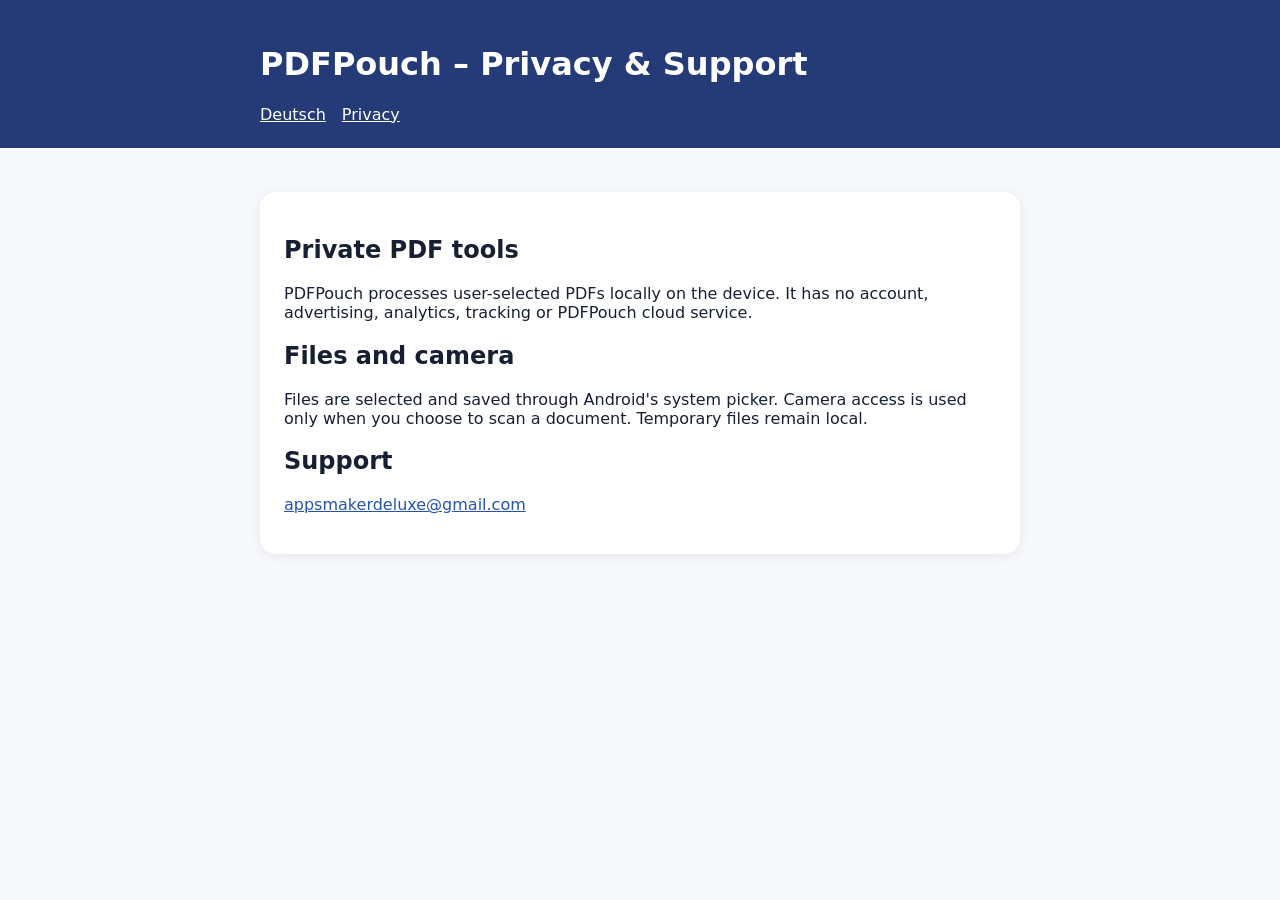
==== en/index.html @ 7e354220 "docs: publish PDFPouch privacy and support site" ====
<!doctype html><html lang="en"><head><meta charset="utf-8"><meta name="viewport" content="width=device-width,initial-scale=1"><title>PDFPouch – Privacy & Support</title><link rel="stylesheet" href="../assets/site.css"></head><body><header><div class="wrap"><h1>PDFPouch – Privacy & Support</h1><nav><a href="../">Deutsch</a><a href="../privacy/">Privacy</a></nav></div></header><main class="wrap"><section class="card"><h2>Private PDF tools</h2><p>PDFPouch processes user-selected PDFs locally on the device. It has no account, advertising, analytics, tracking or PDFPouch cloud service.</p><h2>Files and camera</h2><p>Files are selected and saved through Android's system picker. Camera access is used only when you choose to scan a document. Temporary files remain local.</p><h2>Support</h2><p><a href="mailto:appsmakerdeluxe@gmail.com">appsmakerdeluxe@gmail.com</a></p></section></main></body></html>
---- assets/site.css ----
:root{font-family:system-ui,sans-serif;color:#172033;background:#f7f8fc}body{margin:0}.wrap{max-width:760px;margin:auto;padding:24px}header{background:#243b78;color:white}a{color:#2455ad}.card{background:white;border-radius:16px;padding:24px;margin:20px 0;box-shadow:0 2px 12px #0001}nav a{color:white;margin-right:16px}.tag{color:#596779}
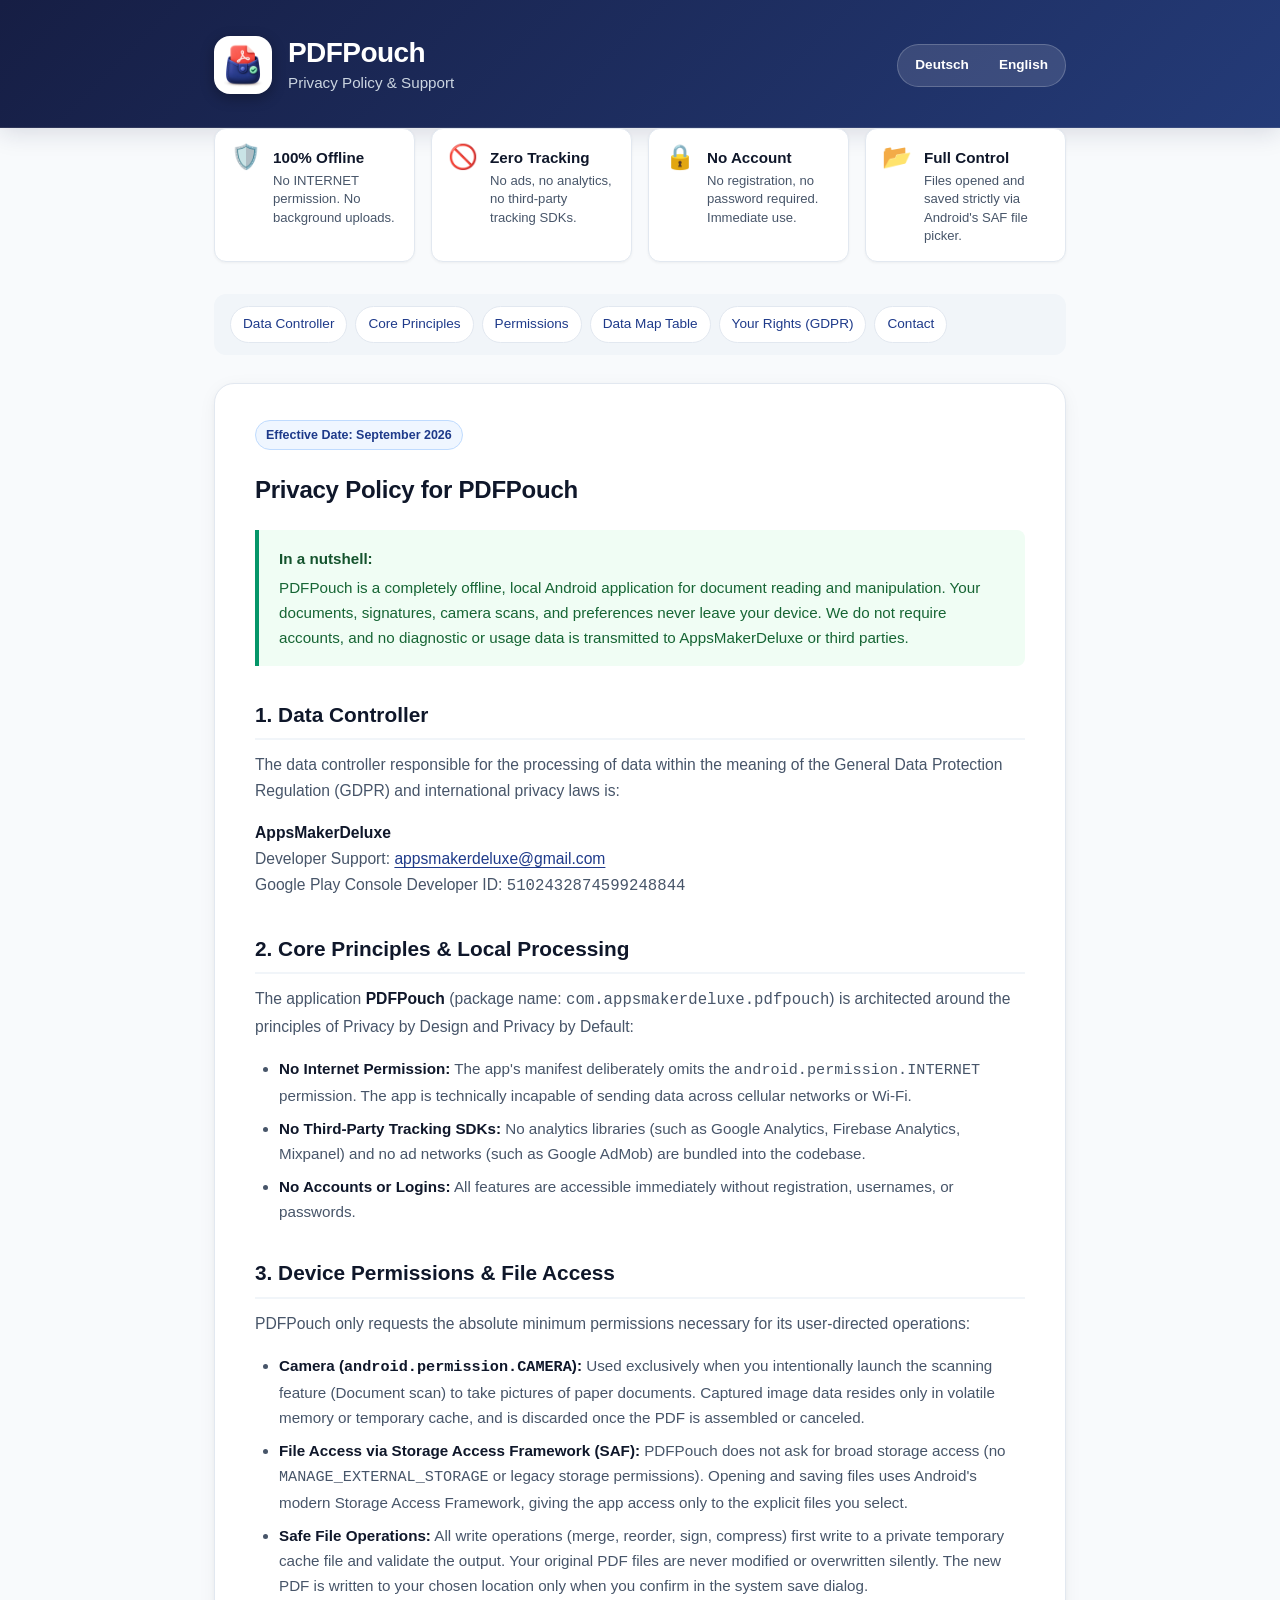
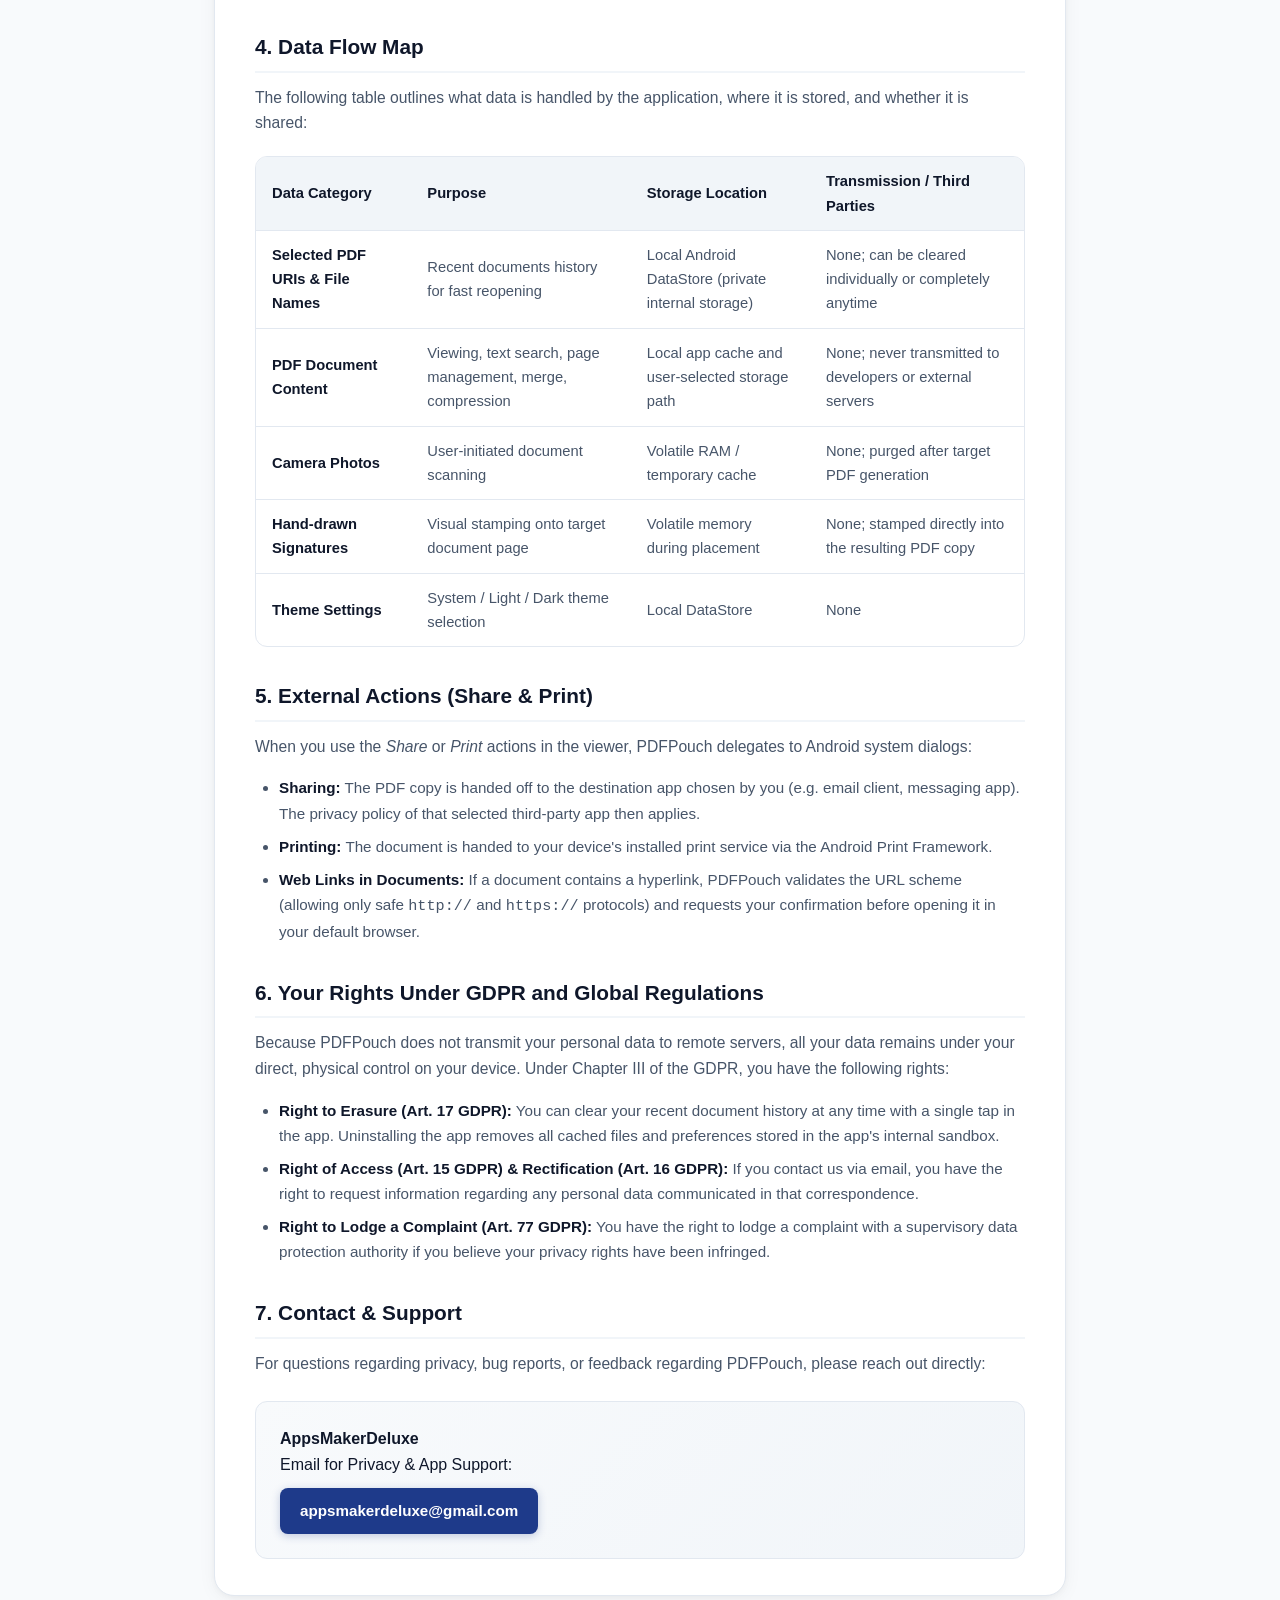
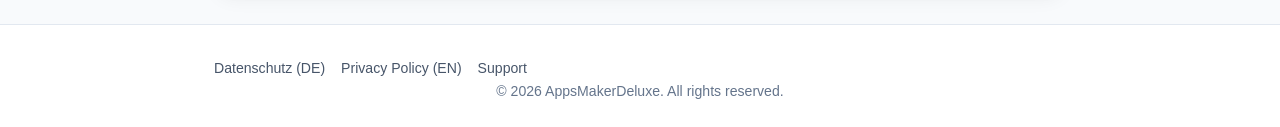
==== commit ca906f34: "feat: complete professional privacy policy overhaul with bilingual support and direct root presentat" ====
--- a/en/index.html
+++ b/en/index.html
@@ -1 +1,212 @@
-<!doctype html><html lang="en"><head><meta charset="utf-8"><meta name="viewport" content="width=device-width,initial-scale=1"><title>PDFPouch – Privacy & Support</title><link rel="stylesheet" href="../assets/site.css"></head><body><header><div class="wrap"><h1>PDFPouch – Privacy & Support</h1><nav><a href="../">Deutsch</a><a href="../privacy/">Privacy</a></nav></div></header><main class="wrap"><section class="card"><h2>Private PDF tools</h2><p>PDFPouch processes user-selected PDFs locally on the device. It has no account, advertising, analytics, tracking or PDFPouch cloud service.</p><h2>Files and camera</h2><p>Files are selected and saved through Android's system picker. Camera access is used only when you choose to scan a document. Temporary files remain local.</p><h2>Support</h2><p><a href="mailto:appsmakerdeluxe@gmail.com">appsmakerdeluxe@gmail.com</a></p></section></main></body></html>
+﻿<!doctype html>
+<html lang=en>
+<head>
+  <meta charset=utf-8>
+  <meta name=viewport content=width=device-width, initial-scale=1>
+  <title>PDFPouch – Privacy Policy &amp; Support</title>
+  <meta name=description content=Official Privacy Policy and support details for the Android app PDFPouch by AppsMakerDeluxe. 100% local, offline, and ad-free.>
+  <link rel=stylesheet href=../assets/site.css>
+  <link rel=icon type=image/png href=../assets/icon-512.png>
+</head>
+<body>
+
+<header>
+  <div class=wrap>
+    <div class=header-inner>
+      <div class=brand-wrap>
+        <img src=../assets/icon-512.png alt=PDFPouch Icon class=brand-icon>
+        <div>
+          <div class=brand-title>PDFPouch</div>
+          <div class=brand-subtitle>Privacy Policy &amp; Support</div>
+        </div>
+      </div>
+      <nav class=lang-switcher aria-label=Language selection>
+        <a href=../index.html class=lang-btn>Deutsch</a>
+        <a href=index.html class=lang-btn active>English</a>
+      </nav>
+    </div>
+  </div>
+</header>
+
+<main class=wrap>
+
+  <!-- Trust Badges -->
+  <section class=trust-grid aria-label=Privacy core highlights>
+    <div class=trust-badge>
+      <div class=trust-icon>🛡️</div>
+      <div>
+        <div class=trust-title>100% Offline</div>
+        <div class=trust-desc>No INTERNET permission. No background uploads.</div>
+      </div>
+    </div>
+    <div class=trust-badge>
+      <div class=trust-icon>🚫</div>
+      <div>
+        <div class=trust-title>Zero Tracking</div>
+        <div class=trust-desc>No ads, no analytics, no third-party tracking SDKs.</div>
+      </div>
+    </div>
+    <div class=trust-badge>
+      <div class=trust-icon>🔒</div>
+      <div>
+        <div class=trust-title>No Account</div>
+        <div class=trust-desc>No registration, no password required. Immediate use.</div>
+      </div>
+    </div>
+    <div class=trust-badge>
+      <div class=trust-icon>📂</div>
+      <div>
+        <div class=trust-title>Full Control</div>
+        <div class=trust-desc>Files opened and saved strictly via Android's SAF file picker.</div>
+      </div>
+    </div>
+  </section>
+
+  <!-- Quick Nav -->
+  <nav class=nav-pills aria-label=Section navigation>
+    <a href=#controller class=nav-pill>Data Controller</a>
+    <a href=#principles class=nav-pill>Core Principles</a>
+    <a href=#permissions class=nav-pill>Permissions</a>
+    <a href=#datamap class=nav-pill>Data Map Table</a>
+    <a href=#gdpr class=nav-pill>Your Rights (GDPR)</a>
+    <a href=#contact class=nav-pill>Contact</a>
+  </nav>
+
+  <!-- Main Privacy Policy Card -->
+  <article class=card>
+    <span class=tag-badge>Effective Date: September 2026</span>
+    <h1 class=card-title>Privacy Policy for PDFPouch</h1>
+
+    <div class=info-box>
+      <div class=info-box-title>In a nutshell:</div>
+      PDFPouch is a completely offline, local Android application for document reading and manipulation. Your documents, signatures, camera scans, and preferences never leave your device. We do not require accounts, and no diagnostic or usage data is transmitted to AppsMakerDeluxe or third parties.
+    </div>
+
+    <section id=controller>
+      <h2>1. Data Controller</h2>
+      <p>The data controller responsible for the processing of data within the meaning of the General Data Protection Regulation (GDPR) and international privacy laws is:</p>
+      <p>
+        <strong>AppsMakerDeluxe</strong><br>
+        Developer Support: <a href=mailto:appsmakerdeluxe@gmail.com>appsmakerdeluxe@gmail.com</a><br>
+        Google Play Console Developer ID: <code>5102432874599248844</code>
+      </p>
+    </section>
+
+    <section id=principles>
+      <h2>2. Core Principles &amp; Local Processing</h2>
+      <p>The application <strong>PDFPouch</strong> (package name: <code>com.appsmakerdeluxe.pdfpouch</code>) is architected around the principles of Privacy by Design and Privacy by Default:</p>
+      <ul>
+        <li><strong>No Internet Permission:</strong> The app's manifest deliberately omits the <code>android.permission.INTERNET</code> permission. The app is technically incapable of sending data across cellular networks or Wi-Fi.</li>
+        <li><strong>No Third-Party Tracking SDKs:</strong> No analytics libraries (such as Google Analytics, Firebase Analytics, Mixpanel) and no ad networks (such as Google AdMob) are bundled into the codebase.</li>
+        <li><strong>No Accounts or Logins:</strong> All features are accessible immediately without registration, usernames, or passwords.</li>
+      </ul>
+    </section>
+
+    <section id=permissions>
+      <h2>3. Device Permissions &amp; File Access</h2>
+      <p>PDFPouch only requests the absolute minimum permissions necessary for its user-directed operations:</p>
+      <ul>
+        <li><strong>Camera (<code>android.permission.CAMERA</code>):</strong> Used exclusively when you intentionally launch the scanning feature (Document scan) to take pictures of paper documents. Captured image data resides only in volatile memory or temporary cache, and is discarded once the PDF is assembled or canceled.</li>
+        <li><strong>File Access via Storage Access Framework (SAF):</strong> PDFPouch does not ask for broad storage access (no <code>MANAGE_EXTERNAL_STORAGE</code> or legacy storage permissions). Opening and saving files uses Android's modern Storage Access Framework, giving the app access only to the explicit files you select.</li>
+        <li><strong>Safe File Operations:</strong> All write operations (merge, reorder, sign, compress) first write to a private temporary cache file and validate the output. Your original PDF files are never modified or overwritten silently. The new PDF is written to your chosen location only when you confirm in the system save dialog.</li>
+      </ul>
+    </section>
+
+    <section id=datamap>
+      <h2>4. Data Flow Map</h2>
+      <p>The following table outlines what data is handled by the application, where it is stored, and whether it is shared:</p>
+
+      <div class=table-wrap>
+        <table>
+          <thead>
+            <tr>
+              <th>Data Category</th>
+              <th>Purpose</th>
+              <th>Storage Location</th>
+              <th>Transmission / Third Parties</th>
+            </tr>
+          </thead>
+          <tbody>
+            <tr>
+              <td><strong>Selected PDF URIs &amp; File Names</strong></td>
+              <td>Recent documents history for fast reopening</td>
+              <td>Local Android DataStore (private internal storage)</td>
+              <td>None; can be cleared individually or completely anytime</td>
+            </tr>
+            <tr>
+              <td><strong>PDF Document Content</strong></td>
+              <td>Viewing, text search, page management, merge, compression</td>
+              <td>Local app cache and user-selected storage path</td>
+              <td>None; never transmitted to developers or external servers</td>
+            </tr>
+            <tr>
+              <td><strong>Camera Photos</strong></td>
+              <td>User-initiated document scanning</td>
+              <td>Volatile RAM / temporary cache</td>
+              <td>None; purged after target PDF generation</td>
+            </tr>
+            <tr>
+              <td><strong>Hand-drawn Signatures</strong></td>
+              <td>Visual stamping onto target document page</td>
+              <td>Volatile memory during placement</td>
+              <td>None; stamped directly into the resulting PDF copy</td>
+            </tr>
+            <tr>
+              <td><strong>Theme Settings</strong></td>
+              <td>System / Light / Dark theme selection</td>
+              <td>Local DataStore</td>
+              <td>None</td>
+            </tr>
+          </tbody>
+        </table>
+      </div>
+    </section>
+
+    <section id=external-actions>
+      <h2>5. External Actions (Share &amp; Print)</h2>
+      <p>
+        When you use the <em>Share</em> or <em>Print</em> actions in the viewer, PDFPouch delegates to Android system dialogs:
+      </p>
+      <ul>
+        <li><strong>Sharing:</strong> The PDF copy is handed off to the destination app chosen by you (e.g. email client, messaging app). The privacy policy of that selected third-party app then applies.</li>
+        <li><strong>Printing:</strong> The document is handed to your device's installed print service via the Android Print Framework.</li>
+        <li><strong>Web Links in Documents:</strong> If a document contains a hyperlink, PDFPouch validates the URL scheme (allowing only safe <code>http://</code> and <code>https://</code> protocols) and requests your confirmation before opening it in your default browser.</li>
+      </ul>
+    </section>
+
+    <section id=gdpr>
+      <h2>6. Your Rights Under GDPR and Global Regulations</h2>
+      <p>Because PDFPouch does not transmit your personal data to remote servers, all your data remains under your direct, physical control on your device. Under Chapter III of the GDPR, you have the following rights:</p>
+      <ul>
+        <li><strong>Right to Erasure (Art. 17 GDPR):</strong> You can clear your recent document history at any time with a single tap in the app. Uninstalling the app removes all cached files and preferences stored in the app's internal sandbox.</li>
+        <li><strong>Right of Access (Art. 15 GDPR) &amp; Rectification (Art. 16 GDPR):</strong> If you contact us via email, you have the right to request information regarding any personal data communicated in that correspondence.</li>
+        <li><strong>Right to Lodge a Complaint (Art. 77 GDPR):</strong> You have the right to lodge a complaint with a supervisory data protection authority if you believe your privacy rights have been infringed.</li>
+      </ul>
+    </section>
+
+    <section id=contact>
+      <h2>7. Contact &amp; Support</h2>
+      <p>For questions regarding privacy, bug reports, or feedback regarding PDFPouch, please reach out directly:</p>
+      <div class=contact-box>
+        <strong>AppsMakerDeluxe</strong><br>
+        Email for Privacy &amp; App Support:<br>
+        <a href=mailto:appsmakerdeluxe@gmail.com class=contact-email>appsmakerdeluxe@gmail.com</a>
+      </div>
+    </section>
+  </article>
+
+</main>
+
+<footer>
+  <div class=wrap footer-inner>
+    <div class=footer-links>
+      <a href=../index.html>Datenschutz (DE)</a>
+      <a href=index.html>Privacy Policy (EN)</a>
+      <a href=mailto:appsmakerdeluxe@gmail.com>Support</a>
+    </div>
+    <div>&copy; 2026 AppsMakerDeluxe. All rights reserved.</div>
+  </div>
+</footer>
+
+</body>
+</html>
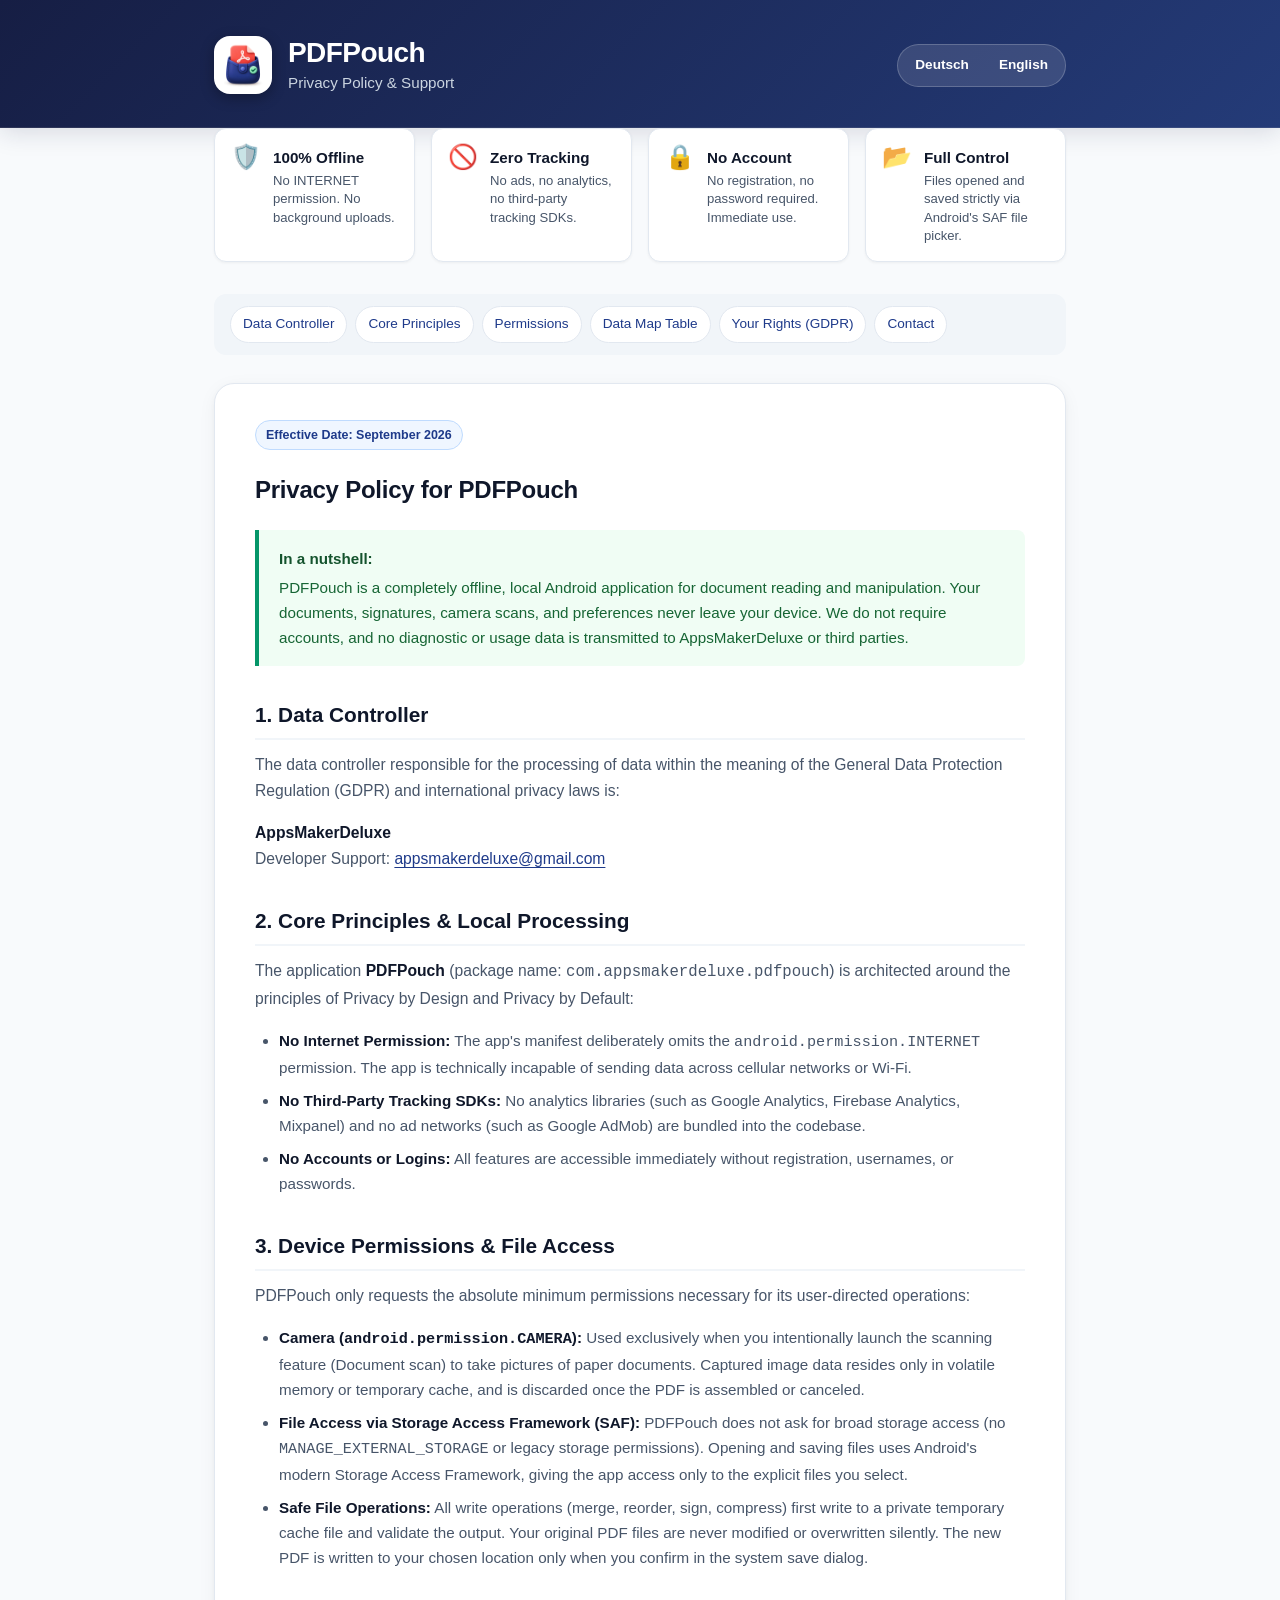
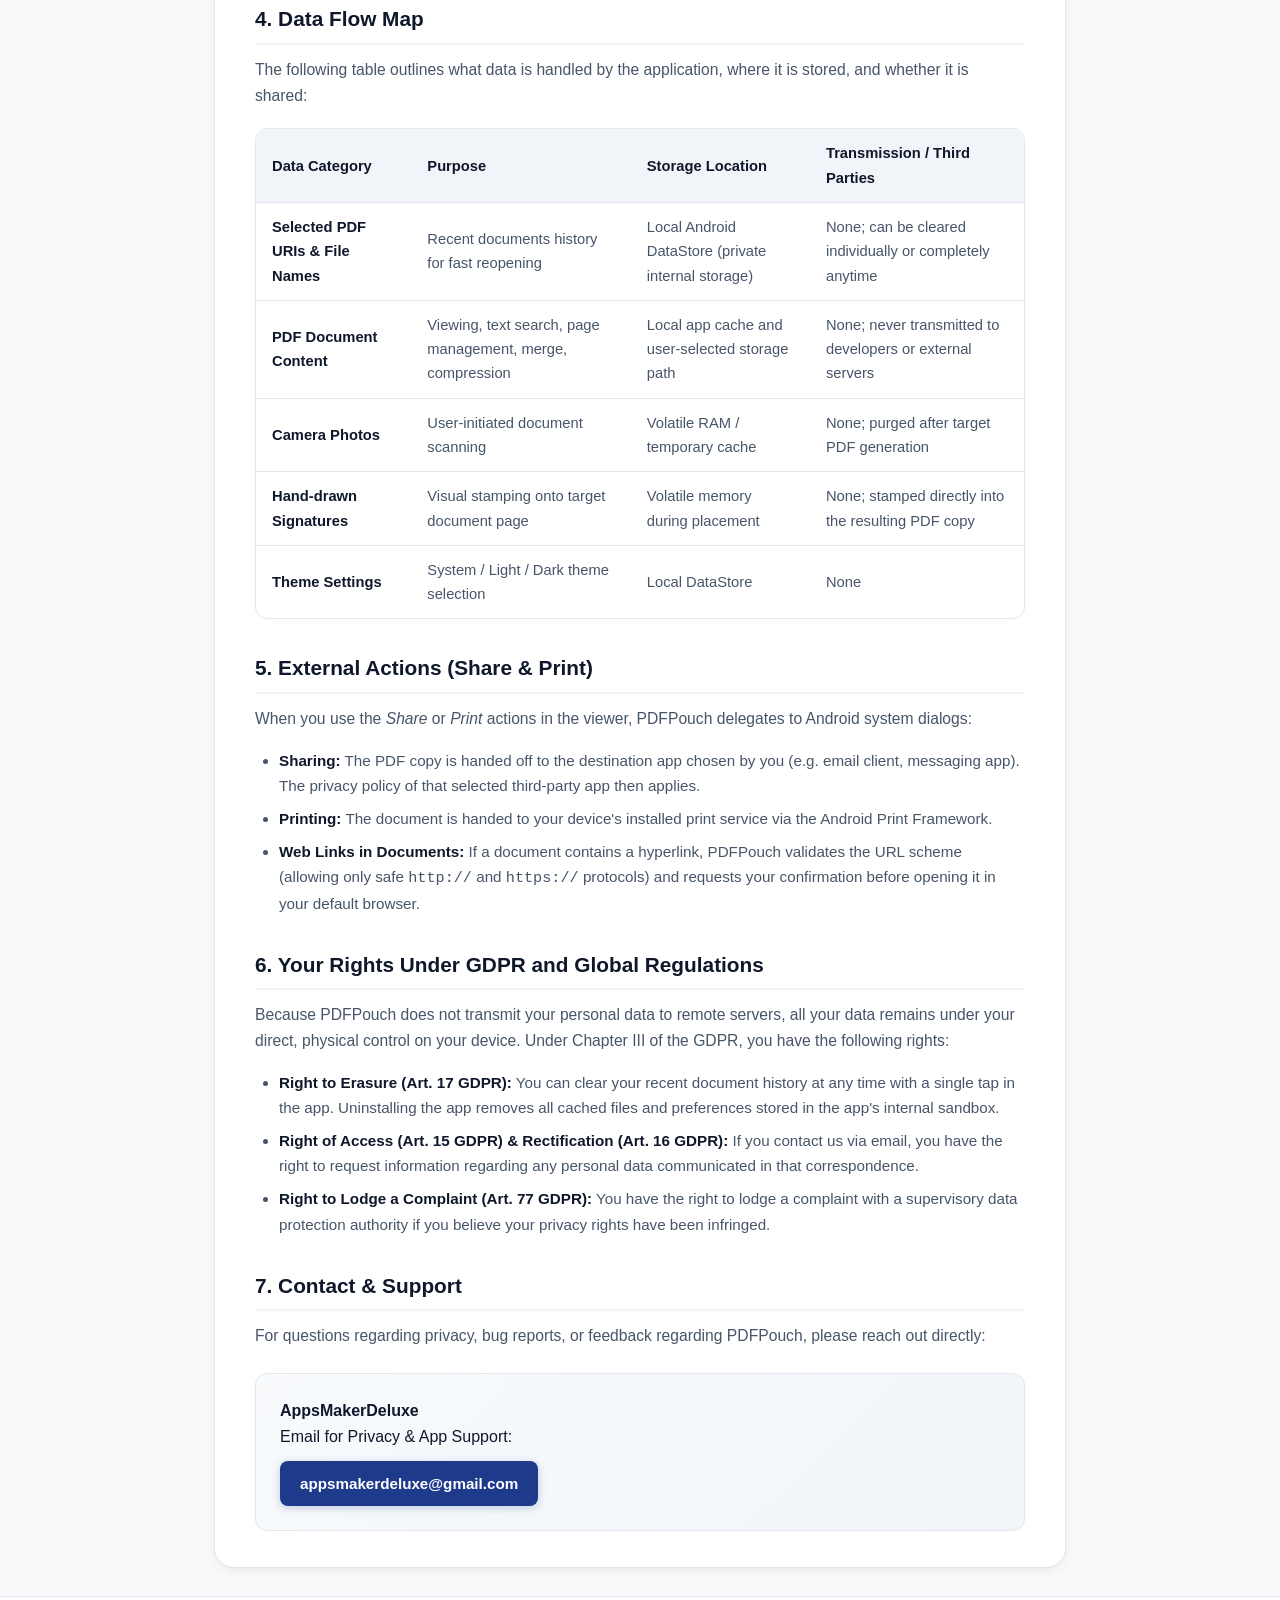
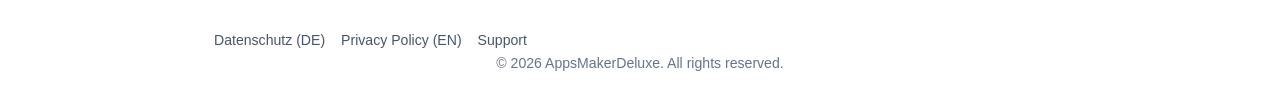
==== commit ff6f17b9: "chore: remove Play Console developer ID from privacy pages" ====
--- a/en/index.html
+++ b/en/index.html
@@ -1,4 +1,4 @@
-﻿<!doctype html>
+<!doctype html>
 <html lang=en>
 <head>
   <meta charset=utf-8>
@@ -87,8 +87,7 @@
       <p>The data controller responsible for the processing of data within the meaning of the General Data Protection Regulation (GDPR) and international privacy laws is:</p>
       <p>
         <strong>AppsMakerDeluxe</strong><br>
-        Developer Support: <a href=mailto:appsmakerdeluxe@gmail.com>appsmakerdeluxe@gmail.com</a><br>
-        Google Play Console Developer ID: <code>5102432874599248844</code>
+        Developer Support: <a href="mailto:appsmakerdeluxe@gmail.com">appsmakerdeluxe@gmail.com</a>
       </p>
     </section>
 
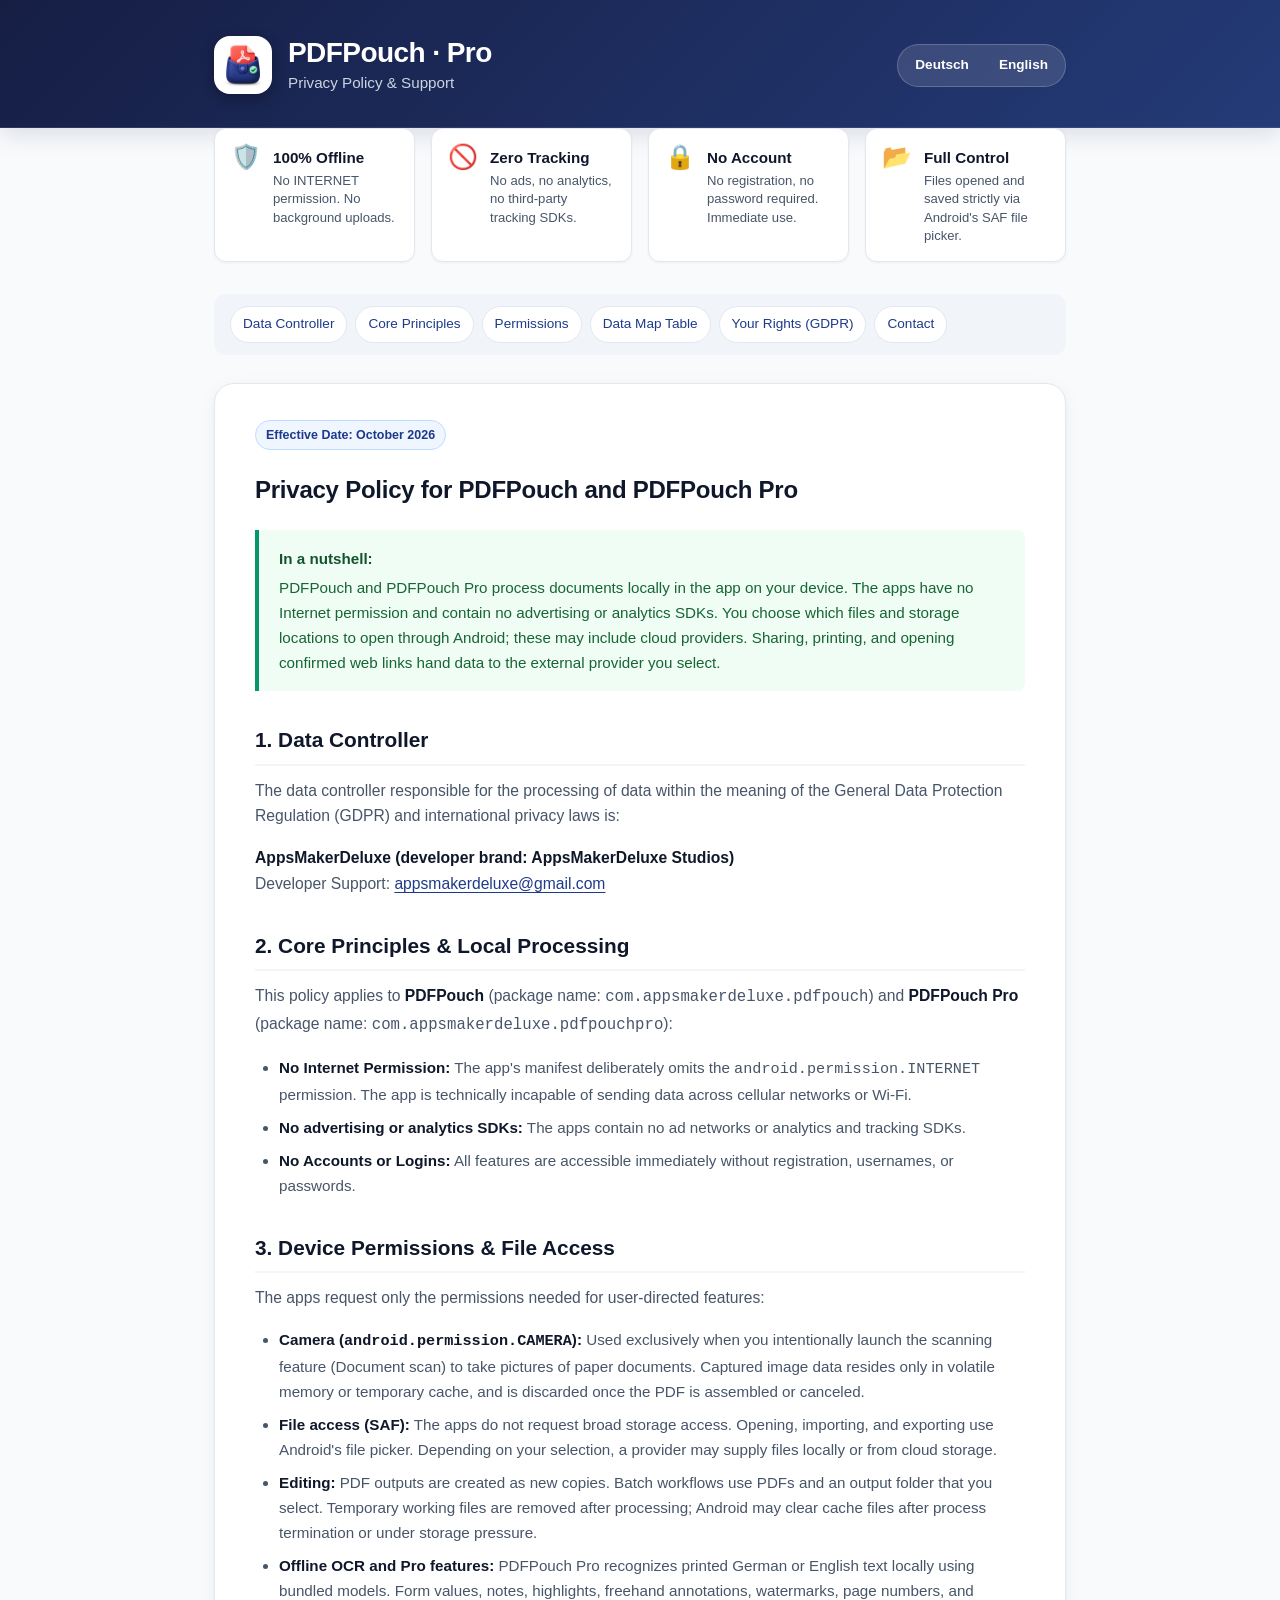
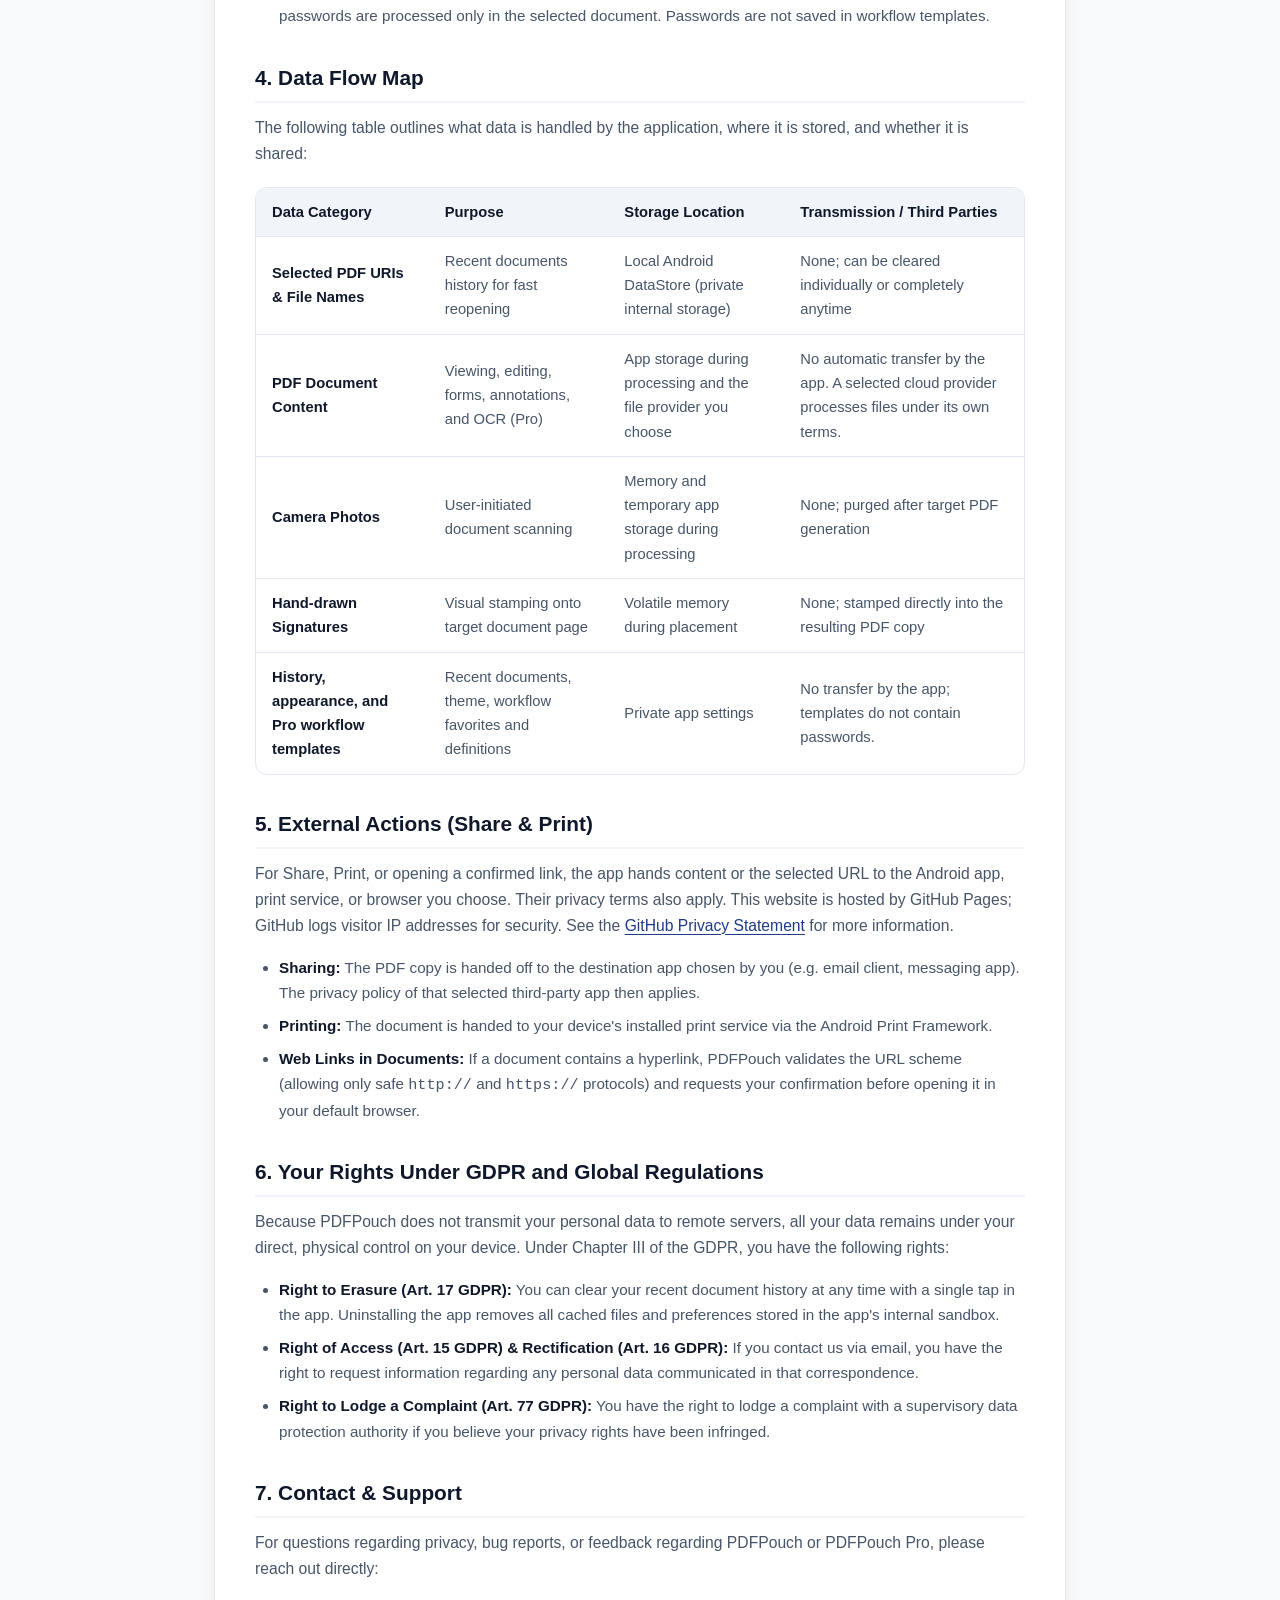
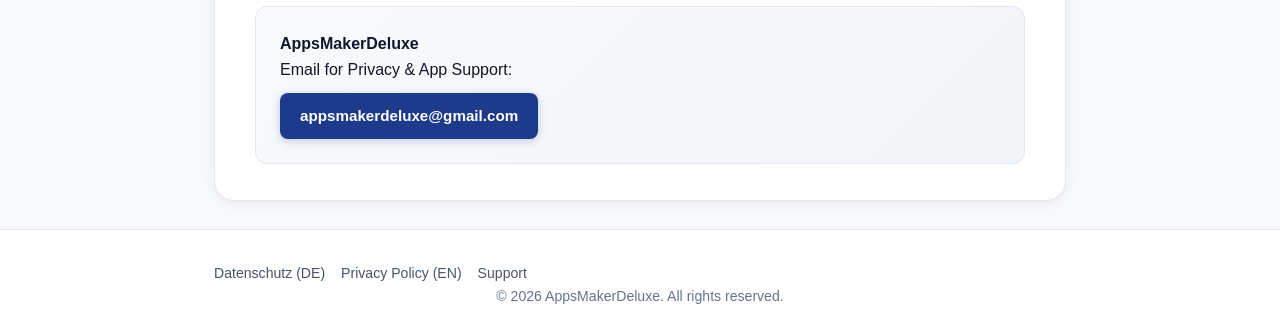
==== commit 19daa3d3: "docs: extend privacy policy to PDFPouch Pro" ====
--- a/en/index.html
+++ b/en/index.html
@@ -3,8 +3,8 @@
 <head>
   <meta charset=utf-8>
   <meta name=viewport content=width=device-width, initial-scale=1>
-  <title>PDFPouch – Privacy Policy &amp; Support</title>
-  <meta name=description content=Official Privacy Policy and support details for the Android app PDFPouch by AppsMakerDeluxe. 100% local, offline, and ad-free.>
+  <title>PDFPouch &amp; PDFPouch Pro – Privacy &amp; Support</title>
+  <meta name=description content=Privacy and support information for PDFPouch and PDFPouch Pro for Android. Documents are processed on your device; you choose external storage providers and system actions.>
   <link rel=stylesheet href=../assets/site.css>
   <link rel=icon type=image/png href=../assets/icon-512.png>
 </head>
@@ -16,7 +16,7 @@
       <div class=brand-wrap>
         <img src=../assets/icon-512.png alt=PDFPouch Icon class=brand-icon>
         <div>
-          <div class=brand-title>PDFPouch</div>
+          <div class=brand-title>PDFPouch · Pro</div>
           <div class=brand-subtitle>Privacy Policy &amp; Support</div>
         </div>
       </div>
@@ -74,40 +74,41 @@
 
   <!-- Main Privacy Policy Card -->
   <article class=card>
-    <span class=tag-badge>Effective Date: September 2026</span>
-    <h1 class=card-title>Privacy Policy for PDFPouch</h1>
+    <span class=tag-badge>Effective Date: October 2026</span>
+    <h1 class=card-title>Privacy Policy for PDFPouch and PDFPouch Pro</h1>
 
     <div class=info-box>
       <div class=info-box-title>In a nutshell:</div>
-      PDFPouch is a completely offline, local Android application for document reading and manipulation. Your documents, signatures, camera scans, and preferences never leave your device. We do not require accounts, and no diagnostic or usage data is transmitted to AppsMakerDeluxe or third parties.
+      PDFPouch and PDFPouch Pro process documents locally in the app on your device. The apps have no Internet permission and contain no advertising or analytics SDKs. You choose which files and storage locations to open through Android; these may include cloud providers. Sharing, printing, and opening confirmed web links hand data to the external provider you select.
     </div>
 
     <section id=controller>
       <h2>1. Data Controller</h2>
       <p>The data controller responsible for the processing of data within the meaning of the General Data Protection Regulation (GDPR) and international privacy laws is:</p>
       <p>
-        <strong>AppsMakerDeluxe</strong><br>
+        <strong>AppsMakerDeluxe (developer brand: AppsMakerDeluxe Studios)</strong><br>
         Developer Support: <a href="mailto:appsmakerdeluxe@gmail.com">appsmakerdeluxe@gmail.com</a>
       </p>
     </section>
 
     <section id=principles>
       <h2>2. Core Principles &amp; Local Processing</h2>
-      <p>The application <strong>PDFPouch</strong> (package name: <code>com.appsmakerdeluxe.pdfpouch</code>) is architected around the principles of Privacy by Design and Privacy by Default:</p>
+      <p>This policy applies to <strong>PDFPouch</strong> (package name: <code>com.appsmakerdeluxe.pdfpouch</code>) and <strong>PDFPouch Pro</strong> (package name: <code>com.appsmakerdeluxe.pdfpouchpro</code>):</p>
       <ul>
         <li><strong>No Internet Permission:</strong> The app's manifest deliberately omits the <code>android.permission.INTERNET</code> permission. The app is technically incapable of sending data across cellular networks or Wi-Fi.</li>
-        <li><strong>No Third-Party Tracking SDKs:</strong> No analytics libraries (such as Google Analytics, Firebase Analytics, Mixpanel) and no ad networks (such as Google AdMob) are bundled into the codebase.</li>
+        <li><strong>No advertising or analytics SDKs:</strong> The apps contain no ad networks or analytics and tracking SDKs.</li>
         <li><strong>No Accounts or Logins:</strong> All features are accessible immediately without registration, usernames, or passwords.</li>
       </ul>
     </section>
 
     <section id=permissions>
       <h2>3. Device Permissions &amp; File Access</h2>
-      <p>PDFPouch only requests the absolute minimum permissions necessary for its user-directed operations:</p>
+      <p>The apps request only the permissions needed for user-directed features:</p>
       <ul>
         <li><strong>Camera (<code>android.permission.CAMERA</code>):</strong> Used exclusively when you intentionally launch the scanning feature (Document scan) to take pictures of paper documents. Captured image data resides only in volatile memory or temporary cache, and is discarded once the PDF is assembled or canceled.</li>
-        <li><strong>File Access via Storage Access Framework (SAF):</strong> PDFPouch does not ask for broad storage access (no <code>MANAGE_EXTERNAL_STORAGE</code> or legacy storage permissions). Opening and saving files uses Android's modern Storage Access Framework, giving the app access only to the explicit files you select.</li>
-        <li><strong>Safe File Operations:</strong> All write operations (merge, reorder, sign, compress) first write to a private temporary cache file and validate the output. Your original PDF files are never modified or overwritten silently. The new PDF is written to your chosen location only when you confirm in the system save dialog.</li>
+        <li><strong>File access (SAF):</strong> The apps do not request broad storage access. Opening, importing, and exporting use Android's file picker. Depending on your selection, a provider may supply files locally or from cloud storage.</li>
+        <li><strong>Editing:</strong> PDF outputs are created as new copies. Batch workflows use PDFs and an output folder that you select. Temporary working files are removed after processing; Android may clear cache files after process termination or under storage pressure.</li>
+        <li><strong>Offline OCR and Pro features:</strong> PDFPouch Pro recognizes printed German or English text locally using bundled models. Form values, notes, highlights, freehand annotations, watermarks, page numbers, and passwords are processed only in the selected document. Passwords are not saved in workflow templates.</li>
       </ul>
     </section>
 
@@ -134,14 +135,14 @@
             </tr>
             <tr>
               <td><strong>PDF Document Content</strong></td>
-              <td>Viewing, text search, page management, merge, compression</td>
-              <td>Local app cache and user-selected storage path</td>
-              <td>None; never transmitted to developers or external servers</td>
+              <td>Viewing, editing, forms, annotations, and OCR (Pro)</td>
+              <td>App storage during processing and the file provider you choose</td>
+              <td>No automatic transfer by the app. A selected cloud provider processes files under its own terms.</td>
             </tr>
             <tr>
               <td><strong>Camera Photos</strong></td>
               <td>User-initiated document scanning</td>
-              <td>Volatile RAM / temporary cache</td>
+              <td>Memory and temporary app storage during processing</td>
               <td>None; purged after target PDF generation</td>
             </tr>
             <tr>
@@ -151,10 +152,10 @@
               <td>None; stamped directly into the resulting PDF copy</td>
             </tr>
             <tr>
-              <td><strong>Theme Settings</strong></td>
-              <td>System / Light / Dark theme selection</td>
-              <td>Local DataStore</td>
-              <td>None</td>
+              <td><strong>History, appearance, and Pro workflow templates</strong></td>
+              <td>Recent documents, theme, workflow favorites and definitions</td>
+              <td>Private app settings</td>
+              <td>No transfer by the app; templates do not contain passwords.</td>
             </tr>
           </tbody>
         </table>
@@ -164,7 +165,7 @@
     <section id=external-actions>
       <h2>5. External Actions (Share &amp; Print)</h2>
       <p>
-        When you use the <em>Share</em> or <em>Print</em> actions in the viewer, PDFPouch delegates to Android system dialogs:
+        For Share, Print, or opening a confirmed link, the app hands content or the selected URL to the Android app, print service, or browser you choose. Their privacy terms also apply. This website is hosted by GitHub Pages; GitHub logs visitor IP addresses for security. See the <a href="https://docs.github.com/en/site-policy/privacy-policies/github-general-privacy-statement">GitHub Privacy Statement</a> for more information.
       </p>
       <ul>
         <li><strong>Sharing:</strong> The PDF copy is handed off to the destination app chosen by you (e.g. email client, messaging app). The privacy policy of that selected third-party app then applies.</li>
@@ -185,7 +186,7 @@
 
     <section id=contact>
       <h2>7. Contact &amp; Support</h2>
-      <p>For questions regarding privacy, bug reports, or feedback regarding PDFPouch, please reach out directly:</p>
+      <p>For questions regarding privacy, bug reports, or feedback regarding PDFPouch or PDFPouch Pro, please reach out directly:</p>
       <div class=contact-box>
         <strong>AppsMakerDeluxe</strong><br>
         Email for Privacy &amp; App Support:<br>
